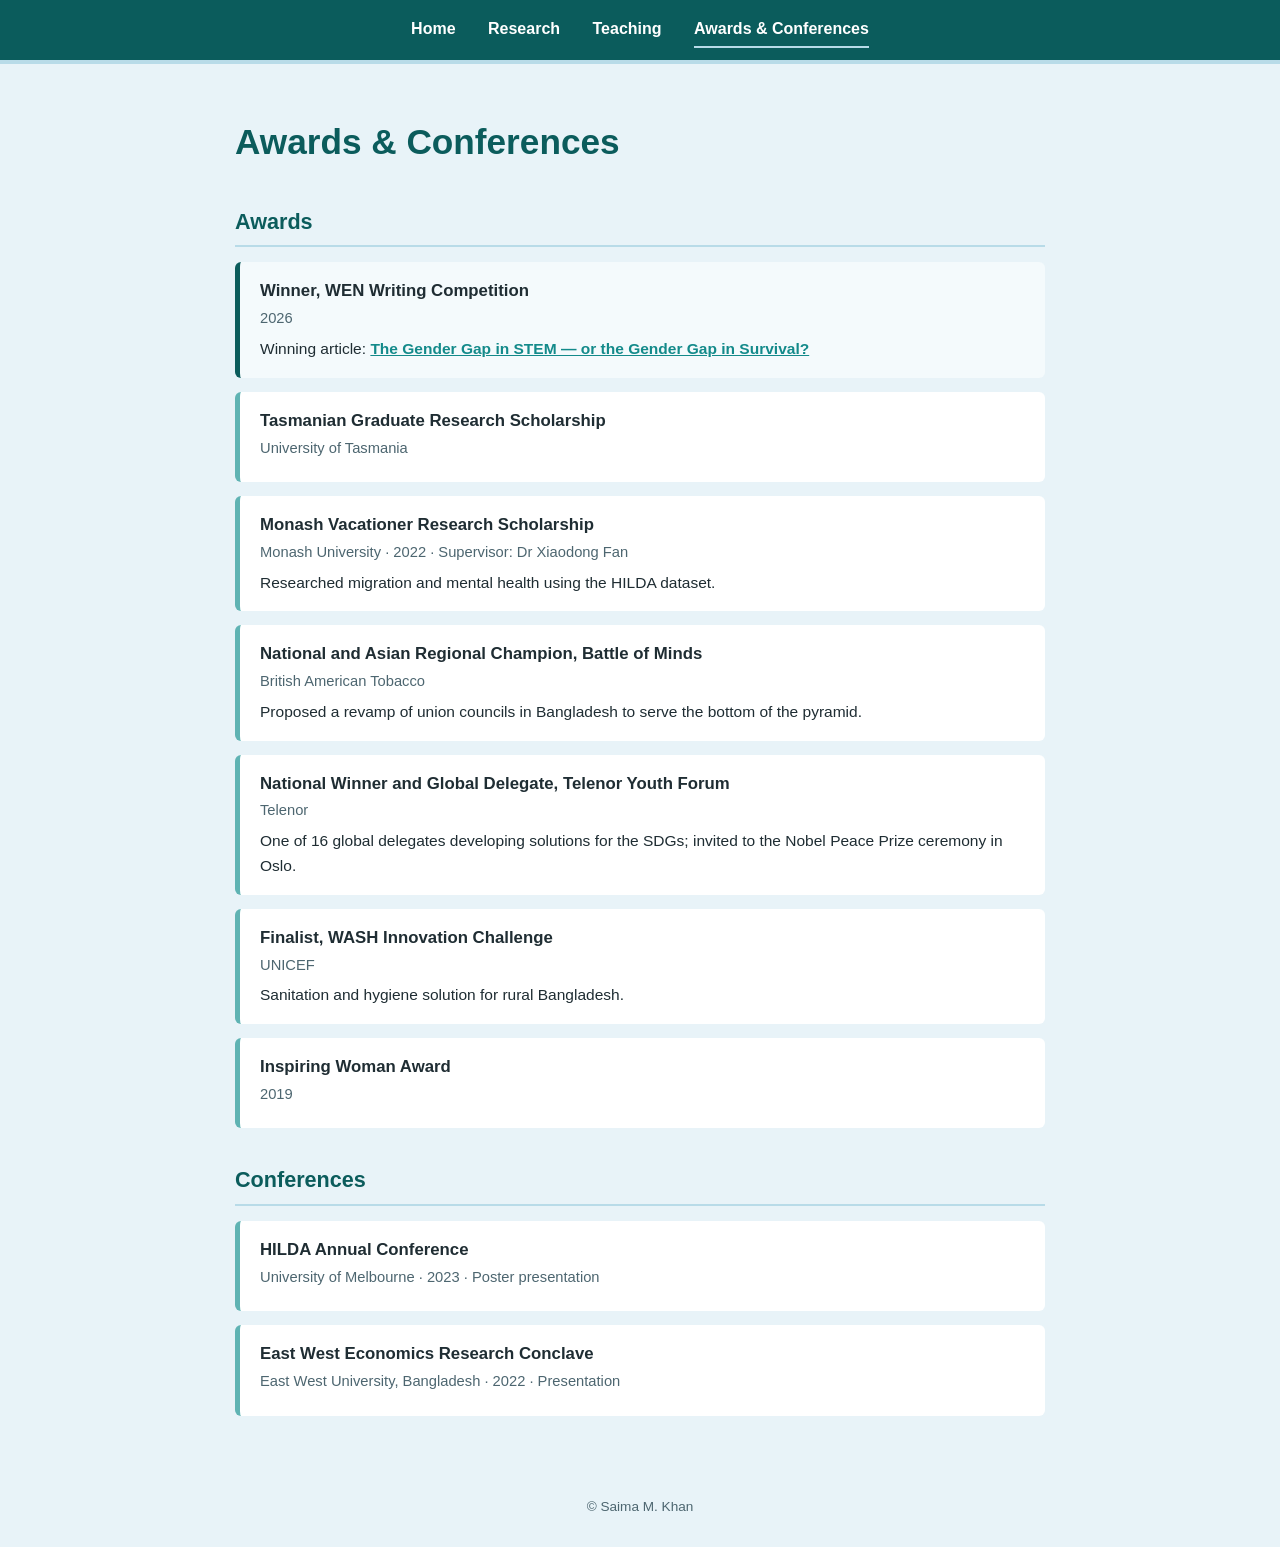
==== awards.html @ a469e648 "Create awards.html" ====
<!DOCTYPE html>
<html lang="en">
<head>
  <meta charset="UTF-8">
  <meta name="viewport" content="width=device-width, initial-scale=1">
  <title>Awards &amp; Conferences | Saima M. Khan</title>
  <link rel="stylesheet" href="style.css">
</head>
<body>
<nav>
  <a href="index.html">Home</a>
  <a href="research.html">Research</a>
  <a href="teaching.html">Teaching</a>
  <a href="awards.html" class="active">Awards &amp; Conferences</a>
</nav>

<main class="page">
  <h1>Awards &amp; Conferences</h1>

  <h2>Awards</h2>
  <div class="item highlight">
    <h3>Winner, WEN Writing Competition</h3>
    <p class="meta">2026</p>
    <p>Winning article: <a href="wen%20writing%20competition_SaimaKhan.pdf" target="_blank">The Gender Gap in STEM — or the Gender Gap in Survival?</a></p>
  </div>
  <div class="item">
    <h3>Tasmanian Graduate Research Scholarship</h3>
    <p class="meta">University of Tasmania</p>
  </div>
  <div class="item">
    <h3>Monash Vacationer Research Scholarship</h3>
    <p class="meta">Monash University · 2022 · Supervisor: Dr Xiaodong Fan</p>
    <p>Researched migration and mental health using the HILDA dataset.</p>
  </div>
  <div class="item">
    <h3>National and Asian Regional Champion, Battle of Minds</h3>
    <p class="meta">British American Tobacco</p>
    <p>Proposed a revamp of union councils in Bangladesh to serve the bottom of the pyramid.</p>
  </div>
  <div class="item">
    <h3>National Winner and Global Delegate, Telenor Youth Forum</h3>
    <p class="meta">Telenor</p>
    <p>One of 16 global delegates developing solutions for the SDGs; invited to the Nobel Peace Prize ceremony in Oslo.</p>
  </div>
  <div class="item">
    <h3>Finalist, WASH Innovation Challenge</h3>
    <p class="meta">UNICEF</p>
    <p>Sanitation and hygiene solution for rural Bangladesh.</p>
  </div>
  <div class="item">
    <h3>Inspiring Woman Award</h3>
    <p class="meta">2019</p>
  </div>

  <h2>Conferences</h2>
  <div class="item">
    <h3>HILDA Annual Conference</h3>
    <p class="meta">University of Melbourne · 2023 · Poster presentation</p>
  </div>
  <div class="item">
    <h3>East West Economics Research Conclave</h3>
    <p class="meta">East West University, Bangladesh · 2022 · Presentation</p>
  </div>
</main>

<footer>© Saima M. Khan</footer>
</body>
</html>
---- style.css ----
/* Shared styles for every page — teal and powder blue */
:root {
  --teal-dark: #0b5c5c;
  --teal: #138a8a;
  --teal-light: #5fb3b3;
  --powder: #b8dbe8;
  --powder-light: #e8f3f8;
  --text: #1f2d33;
  --muted: #4d6670;
  --card: #ffffff;
}

* { box-sizing: border-box; margin: 0; padding: 0; }

body {
  font-family: Arial, Helvetica, sans-serif;
  background: var(--powder-light);
  color: var(--text);
  line-height: 1.6;
}

/* Navigation bar */
nav {
  background-color: var(--teal-dark);
  padding: 12px 16px;
  text-align: center;
  position: sticky;
  top: 0;
  z-index: 100;
  border-bottom: 4px solid var(--powder);
}
nav a {
  color: #fff;
  text-decoration: none;
  margin: 0 14px;
  font-weight: bold;
  display: inline-block;
  padding: 4px 0;
}
nav a:hover { color: var(--powder); }
nav a.active { border-bottom: 2px solid var(--powder); }

a { color: var(--teal); }

/* Home page */
.home-container {
  display: flex;
  flex-wrap: wrap;
  max-width: 1000px;
  margin: 60px auto;
  min-height: 70vh;
  align-items: center;
}
.home-container .photo {
  flex: 1 1 320px;
  display: flex;
  justify-content: center;
  padding: 20px;
}
.home-container .photo img {
  width: 300px;
  height: 300px;
  max-width: 100%;
  object-fit: cover;
  border-radius: 12px;
  border: 6px solid var(--powder);
}
.home-container .about {
  flex: 1 1 380px;
  padding: 30px 40px;
}
.about h1 { font-size: 2.5em; margin-bottom: 20px; color: var(--teal-dark); }
.about p { margin-bottom: 15px; font-size: 1.1em; }

a.link {
  display: inline-block;
  color: #fff;
  background: var(--teal);
  text-decoration: none;
  font-weight: bold;
  padding: 8px 16px;
  border-radius: 20px;
  margin: 6px 10px 0 0;
}
a.link:hover { background: var(--teal-dark); }

/* Inner pages */
.page {
  max-width: 850px;
  margin: 50px auto;
  padding: 0 20px;
}
.page h1 {
  font-size: 2.2em;
  color: var(--teal-dark);
  margin-bottom: 30px;
}
.page h2 {
  font-size: 1.35em;
  color: var(--teal-dark);
  margin: 35px 0 15px;
  padding-bottom: 6px;
  border-bottom: 2px solid var(--powder);
}
.item {
  background: var(--card);
  border-left: 5px solid var(--teal-light);
  border-radius: 6px;
  padding: 16px 20px;
  margin-bottom: 14px;
}
.item h3 { font-size: 1.05em; margin-bottom: 2px; }
.item .meta { color: var(--muted); font-size: 0.92em; margin-bottom: 6px; }
.item p { font-size: 0.97em; }
.item a { font-weight: bold; }
.item.highlight { border-left-color: var(--teal-dark); background: #f4fafc; }

footer {
  text-align: center;
  color: var(--muted);
  font-size: 0.85em;
  padding: 30px 16px;
}

/* Phones */
@media (max-width: 700px) {
  nav a { margin: 0 8px; }
  .home-container { margin: 30px auto; }
  .home-container .about { text-align: center; padding: 20px; }
  .about h1 { font-size: 2em; }
  .page h1 { font-size: 1.8em; }
}
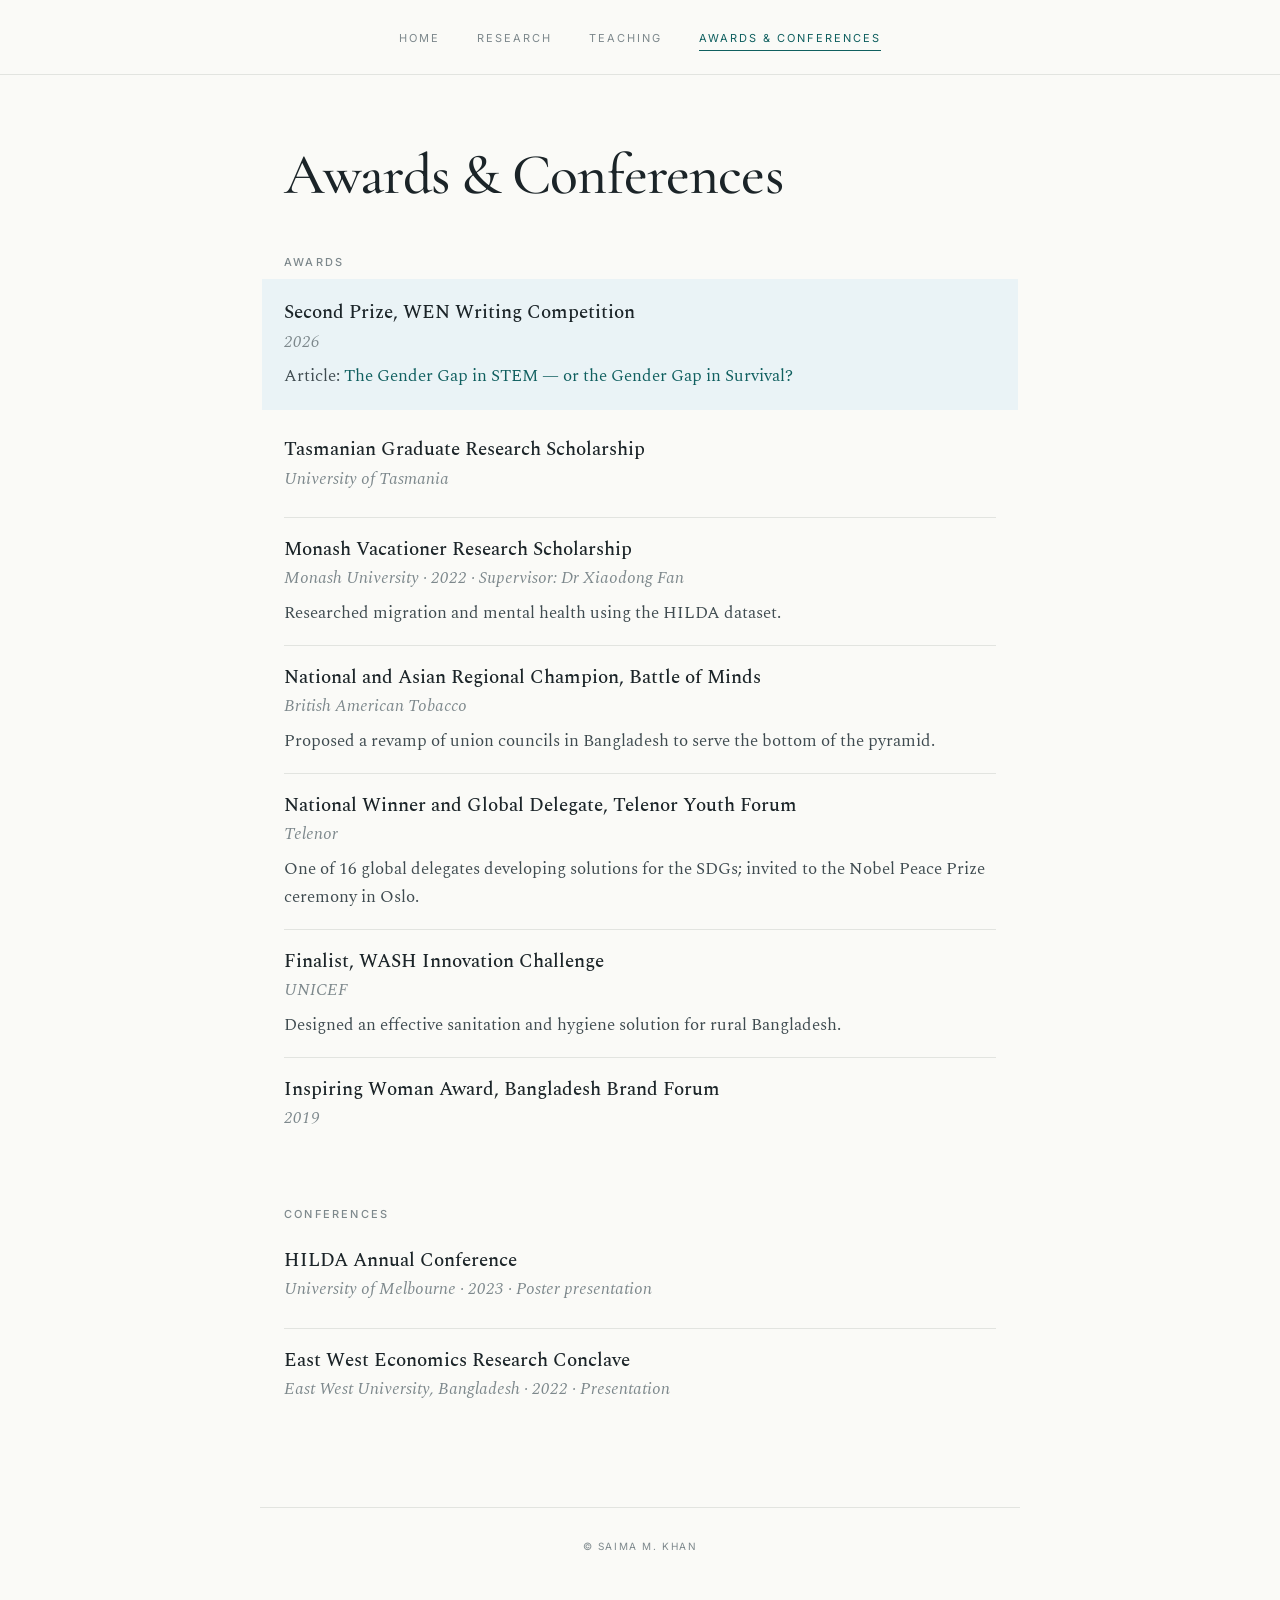
==== commit 5172180d: "Update awards.html" ====
--- a/awards.html
+++ b/awards.html
@@ -19,9 +19,9 @@
 
   <h2>Awards</h2>
   <div class="item highlight">
-    <h3>Winner, WEN Writing Competition</h3>
+    <h3>Second Prize, WEN Writing Competition</h3>
     <p class="meta">2026</p>
-    <p>Winning article: <a href="wen%20writing%20competition_SaimaKhan.pdf" target="_blank">The Gender Gap in STEM — or the Gender Gap in Survival?</a></p>
+    <p>Article: <a href="wen%20writing%20competition_SaimaKhan.pdf" target="_blank">The Gender Gap in STEM — or the Gender Gap in Survival?</a></p>
   </div>
   <div class="item">
     <h3>Tasmanian Graduate Research Scholarship</h3>
@@ -45,10 +45,10 @@
   <div class="item">
     <h3>Finalist, WASH Innovation Challenge</h3>
     <p class="meta">UNICEF</p>
-    <p>Sanitation and hygiene solution for rural Bangladesh.</p>
+    <p>Designed an effective sanitation and hygiene solution for rural Bangladesh.</p>
   </div>
   <div class="item">
-    <h3>Inspiring Woman Award</h3>
+    <h3>Inspiring Woman Award, Bangladesh Brand Forum</h3>
     <p class="meta">2019</p>
   </div>
 
--- a/style.css
+++ b/style.css
@@ -1,132 +1,178 @@
-/* Shared styles for every page — teal and powder blue */
+/* Elegant serif style, shared by every page */
+
+/* Fonts (loaded from Google Fonts) */
+@import url('https://fonts.googleapis.com/css2?family=Cormorant+Garamond:ital,wght@0,500;0,600;1,400;1,500&family=Spectral:ital,wght@0,400;0,500;1,400&family=Inter:wght@400;500&display=swap');
+
+/* Colours: change these to restyle the whole site */
 :root {
-  --teal-dark: #0b5c5c;
-  --teal: #138a8a;
-  --teal-light: #5fb3b3;
-  --powder: #b8dbe8;
-  --powder-light: #e8f3f8;
-  --text: #1f2d33;
-  --muted: #4d6670;
-  --card: #ffffff;
+  --bg: #fafaf7;          /* page background (warm off-white) */
+  --tint: #eaf3f6;        /* powder blue, used for the highlighted award */
+  --ink: #1b2428;         /* main text */
+  --ink-soft: #3f4b50;    /* secondary text */
+  --ink-muted: #7d888c;   /* dates, labels, menu */
+  --rule: #e2e4e0;        /* thin grey dividing lines */
+  --accent: #0f5f5f;      /* teal */
+
+  --display: 'Cormorant Garamond', Georgia, serif;   /* big headings */
+  --serif: 'Spectral', Georgia, serif;               /* body text */
+  --sans: 'Inter', Arial, sans-serif;                /* small labels */
 }
 
 * { box-sizing: border-box; margin: 0; padding: 0; }
 
 body {
-  font-family: Arial, Helvetica, sans-serif;
-  background: var(--powder-light);
-  color: var(--text);
-  line-height: 1.6;
+  font-family: var(--serif);
+  background: var(--bg);
+  color: var(--ink);
+  font-size: 18px;
+  line-height: 1.65;
+  -webkit-font-smoothing: antialiased;
 }
+
+a { color: var(--accent); text-decoration: none; border-bottom: 1px solid transparent; }
+a:hover { border-bottom-color: var(--accent); }
 
 /* Navigation bar */
 nav {
-  background-color: var(--teal-dark);
-  padding: 12px 16px;
+  background: var(--bg);
+  border-bottom: 1px solid var(--rule);
+  padding: 22px 16px;
   text-align: center;
   position: sticky;
   top: 0;
   z-index: 100;
-  border-bottom: 4px solid var(--powder);
 }
 nav a {
-  color: #fff;
-  text-decoration: none;
-  margin: 0 14px;
-  font-weight: bold;
+  font-family: var(--sans);
+  font-size: 11px;
+  letter-spacing: 0.18em;
+  text-transform: uppercase;
+  color: var(--ink-muted);
+  margin: 0 16px;
+  padding-bottom: 3px;
   display: inline-block;
-  padding: 4px 0;
 }
-nav a:hover { color: var(--powder); }
-nav a.active { border-bottom: 2px solid var(--powder); }
+nav a:hover { color: var(--accent); border-bottom-color: transparent; }
+nav a.active { color: var(--accent); border-bottom: 1px solid var(--accent); }
 
-a { color: var(--teal); }
-
-/* Home page */
+/* Home page: photo centred, text below */
 .home-container {
-  display: flex;
-  flex-wrap: wrap;
-  max-width: 1000px;
-  margin: 60px auto;
-  min-height: 70vh;
-  align-items: center;
-}
-.home-container .photo {
-  flex: 1 1 320px;
-  display: flex;
-  justify-content: center;
-  padding: 20px;
+  max-width: 680px;
+  margin: 70px auto;
+  padding: 0 24px;
+  text-align: center;
 }
 .home-container .photo img {
-  width: 300px;
+  width: 240px;
   height: 300px;
   max-width: 100%;
   object-fit: cover;
-  border-radius: 12px;
-  border: 6px solid var(--powder);
+  display: block;
+  margin: 0 auto 38px;
 }
-.home-container .about {
-  flex: 1 1 380px;
-  padding: 30px 40px;
+.about h1 {
+  font-family: var(--display);
+  font-weight: 500;
+  font-size: 4em;
+  line-height: 1;
+  letter-spacing: -0.02em;
+  margin-bottom: 14px;
 }
-.about h1 { font-size: 2.5em; margin-bottom: 20px; color: var(--teal-dark); }
-.about p { margin-bottom: 15px; font-size: 1.1em; }
+.about .tagline {
+  font-family: var(--display);
+  font-style: italic;
+  font-size: 1.45em;
+  color: var(--accent);
+  margin-bottom: 28px;
+}
+.about p { margin-bottom: 16px; color: var(--ink-soft); }
 
+.links { margin-top: 30px; }
 a.link {
   display: inline-block;
-  color: #fff;
-  background: var(--teal);
-  text-decoration: none;
-  font-weight: bold;
-  padding: 8px 16px;
-  border-radius: 20px;
-  margin: 6px 10px 0 0;
+  font-family: var(--sans);
+  font-size: 11px;
+  letter-spacing: 0.18em;
+  text-transform: uppercase;
+  color: var(--ink-soft);
+  border-bottom: 1px solid var(--ink-muted);
+  padding-bottom: 2px;
+  margin: 8px 12px 0;
 }
-a.link:hover { background: var(--teal-dark); }
+a.link:hover { color: var(--accent); border-bottom-color: var(--accent); }
 
 /* Inner pages */
 .page {
-  max-width: 850px;
-  margin: 50px auto;
-  padding: 0 20px;
+  max-width: 760px;
+  margin: 70px auto;
+  padding: 0 24px;
 }
 .page h1 {
-  font-size: 2.2em;
-  color: var(--teal-dark);
+  font-family: var(--display);
+  font-weight: 500;
+  font-size: 3.2em;
+  line-height: 1.05;
+  letter-spacing: -0.015em;
   margin-bottom: 30px;
 }
 .page h2 {
-  font-size: 1.35em;
-  color: var(--teal-dark);
-  margin: 35px 0 15px;
-  padding-bottom: 6px;
-  border-bottom: 2px solid var(--powder);
+  font-family: var(--sans);
+  font-weight: 500;
+  font-size: 11px;
+  letter-spacing: 0.2em;
+  text-transform: uppercase;
+  color: var(--ink-muted);
+  margin: 48px 0 6px;
 }
+
+/* Each entry: no box, just a thin line between entries */
 .item {
-  background: var(--card);
-  border-left: 5px solid var(--teal-light);
-  border-radius: 6px;
-  padding: 16px 20px;
-  margin-bottom: 14px;
+  padding: 18px 0;
+  border-top: 1px solid var(--rule);
 }
-.item h3 { font-size: 1.05em; margin-bottom: 2px; }
-.item .meta { color: var(--muted); font-size: 0.92em; margin-bottom: 6px; }
-.item p { font-size: 0.97em; }
-.item a { font-weight: bold; }
-.item.highlight { border-left-color: var(--teal-dark); background: #f4fafc; }
+.page h2 + .item { border-top: none; }
+.item h3 {
+  font-family: var(--serif);
+  font-weight: 500;
+  font-size: 1.05em;
+  line-height: 1.45;
+}
+.item .meta {
+  font-style: italic;
+  color: var(--ink-muted);
+  font-size: 0.92em;
+  margin: 2px 0 6px;
+}
+.item p { font-size: 0.95em; color: var(--ink-soft); }
+.item.highlight {
+  background: var(--tint);
+  border-top: none;
+  padding: 20px 22px;
+  margin: 8px -22px;
+}
+.item.highlight + .item { border-top: none; }
 
 footer {
+  max-width: 760px;
+  margin: 80px auto 0;
+  padding: 30px 24px 50px;
+  border-top: 1px solid var(--rule);
   text-align: center;
-  color: var(--muted);
-  font-size: 0.85em;
-  padding: 30px 16px;
+  font-family: var(--sans);
+  font-size: 10px;
+  letter-spacing: 0.16em;
+  text-transform: uppercase;
+  color: var(--ink-muted);
 }
 
 /* Phones */
-@media (max-width: 700px) {
-  nav a { margin: 0 8px; }
-  .home-container { margin: 30px auto; }
-  .home-container .about { text-align: center; padding: 20px; }
-  .about h1 { font-size: 2em; }
-  .page h1 { font-size: 1.8em; }
+@media (max-width: 640px) {
+  body { font-size: 17px; }
+  nav { padding: 16px 10px; }
+  nav a { margin: 4px 9px; }
+  .home-container, .page { margin: 44px auto; }
+  .home-container .photo img { width: 200px; height: 250px; }
+  .about h1 { font-size: 3em; }
+  .page h1 { font-size: 2.5em; }
+  .item.highlight { margin: 8px 0; padding: 18px; }
 }
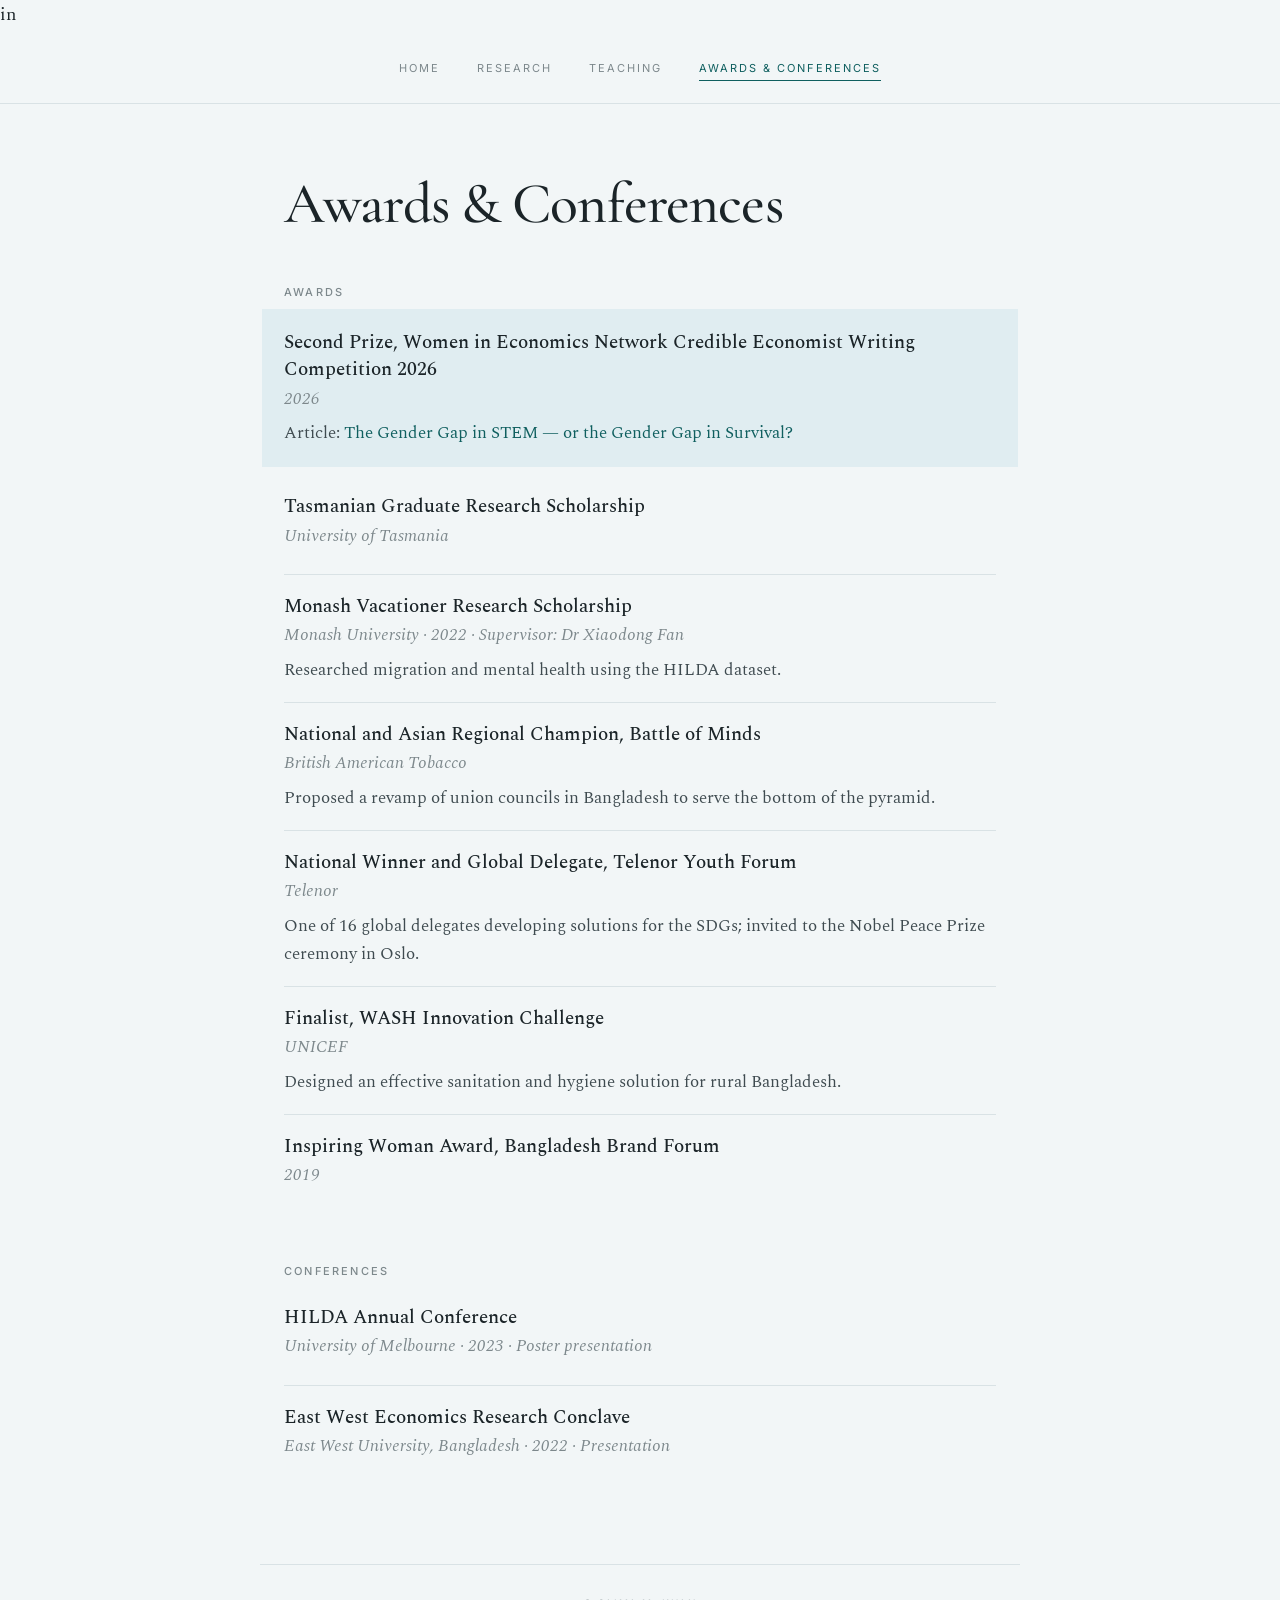
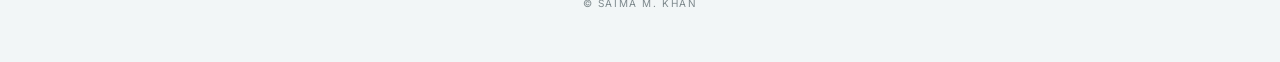
==== commit 062e70bb: "Update awards.html" ====
--- a/awards.html
+++ b/awards.html
@@ -1,4 +1,4 @@
-<!DOCTYPE html>
+in <!DOCTYPE html>
 <html lang="en">
 <head>
   <meta charset="UTF-8">
@@ -19,7 +19,7 @@
 
   <h2>Awards</h2>
   <div class="item highlight">
-    <h3>Second Prize, WEN Writing Competition</h3>
+    <h3>Second Prize, Women in Economics Network Credible Economist Writing Competition 2026</h3>
     <p class="meta">2026</p>
     <p>Article: <a href="wen%20writing%20competition_SaimaKhan.pdf" target="_blank">The Gender Gap in STEM — or the Gender Gap in Survival?</a></p>
   </div>
--- a/style.css
+++ b/style.css
@@ -5,12 +5,12 @@
 
 /* Colours: change these to restyle the whole site */
 :root {
-  --bg: #fafaf7;          /* page background (warm off-white) */
-  --tint: #eaf3f6;        /* powder blue, used for the highlighted award */
+  --bg: #f2f6f7;          /* page background (soft misty blue-grey) */
+  --tint: #e0edf1;        /* powder blue, used for the highlighted award */
   --ink: #1b2428;         /* main text */
   --ink-soft: #3f4b50;    /* secondary text */
   --ink-muted: #7d888c;   /* dates, labels, menu */
-  --rule: #e2e4e0;        /* thin grey dividing lines */
+  --rule: #d9e2e5;        /* thin dividing lines */
   --accent: #0f5f5f;      /* teal */
 
   --display: 'Cormorant Garamond', Georgia, serif;   /* big headings */
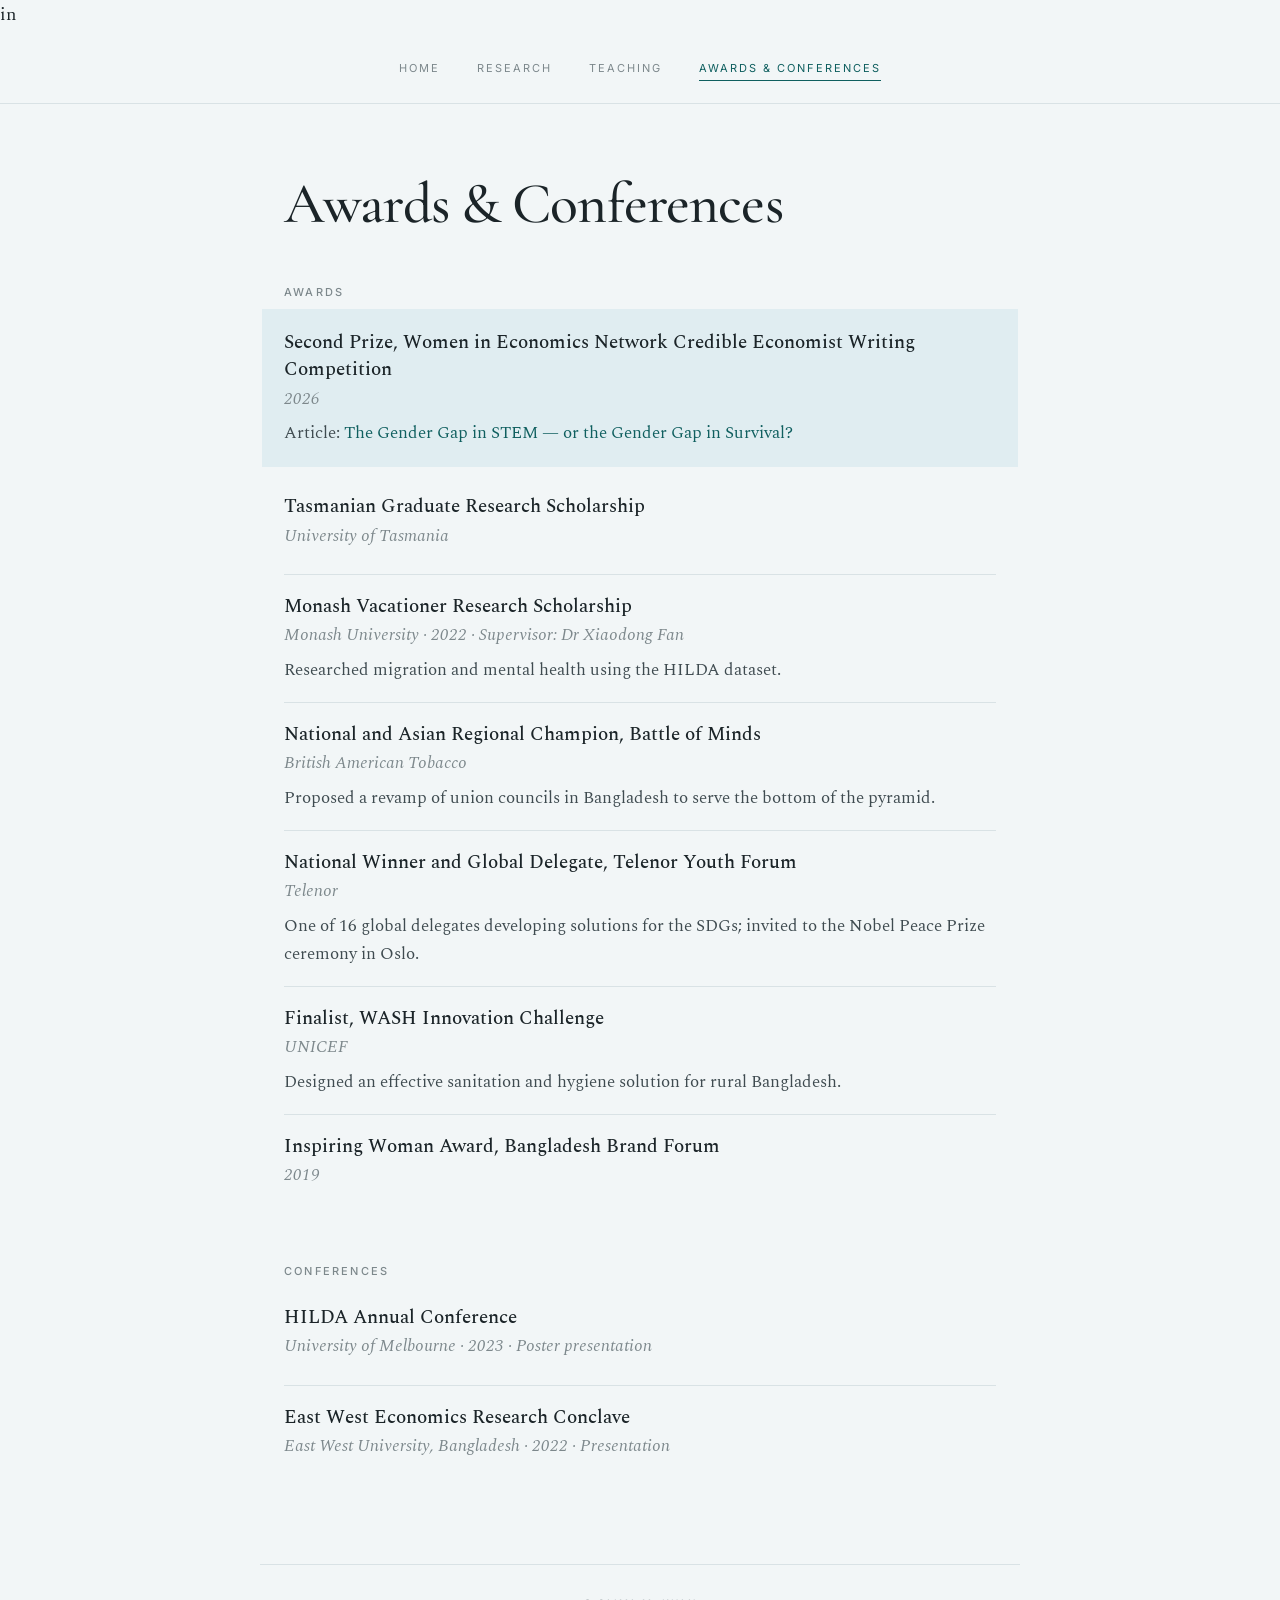
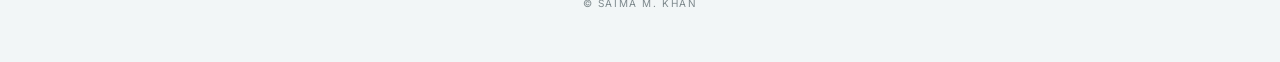
==== commit c421025a: "Update awards.html" ====
--- a/awards.html
+++ b/awards.html
@@ -19,7 +19,7 @@
 
   <h2>Awards</h2>
   <div class="item highlight">
-    <h3>Second Prize, Women in Economics Network Credible Economist Writing Competition 2026</h3>
+    <h3>Second Prize, Women in Economics Network Credible Economist Writing Competition</h3>
     <p class="meta">2026</p>
     <p>Article: <a href="wen%20writing%20competition_SaimaKhan.pdf" target="_blank">The Gender Gap in STEM — or the Gender Gap in Survival?</a></p>
   </div>
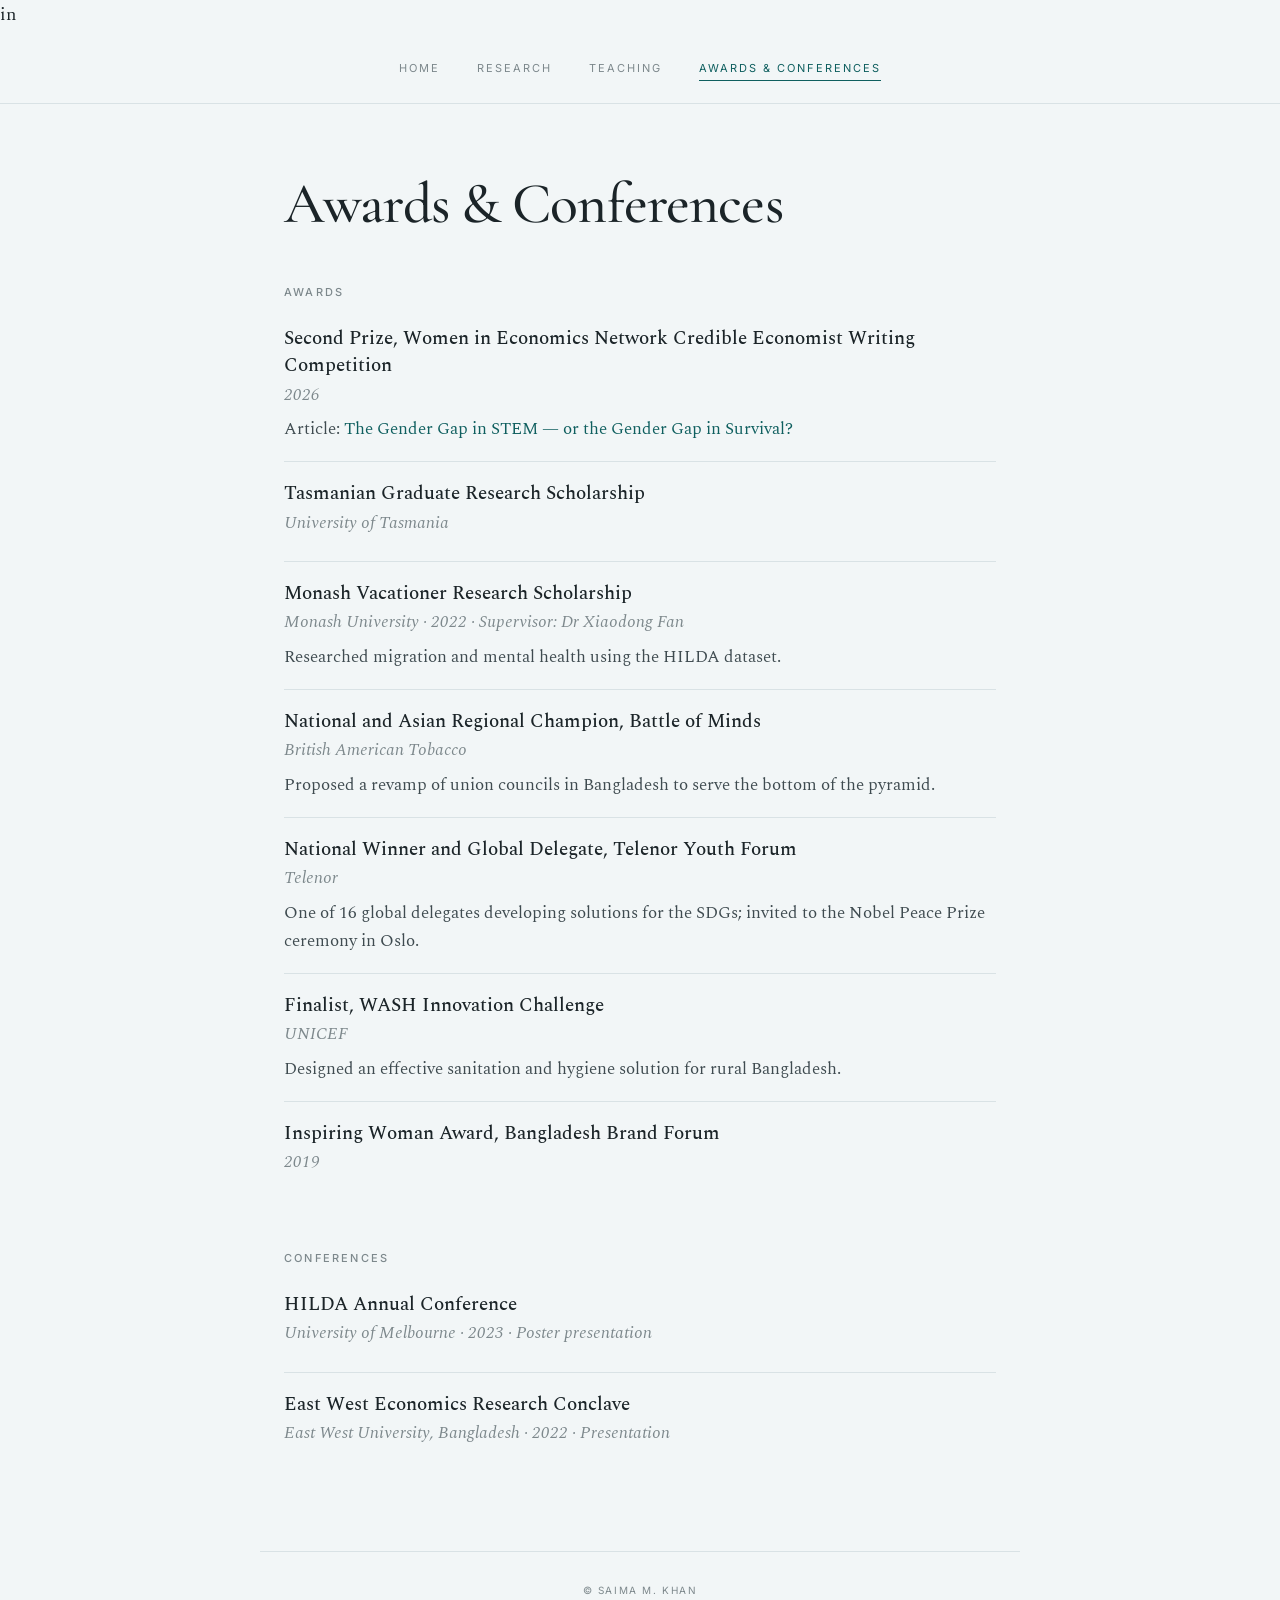
==== commit 04d11044: "Update awards.html" ====
--- a/awards.html
+++ b/awards.html
@@ -18,7 +18,7 @@
   <h1>Awards &amp; Conferences</h1>
 
   <h2>Awards</h2>
-  <div class="item highlight">
+  <div class="item">
     <h3>Second Prize, Women in Economics Network Credible Economist Writing Competition</h3>
     <p class="meta">2026</p>
     <p>Article: <a href="wen%20writing%20competition_SaimaKhan.pdf" target="_blank">The Gender Gap in STEM — or the Gender Gap in Survival?</a></p>
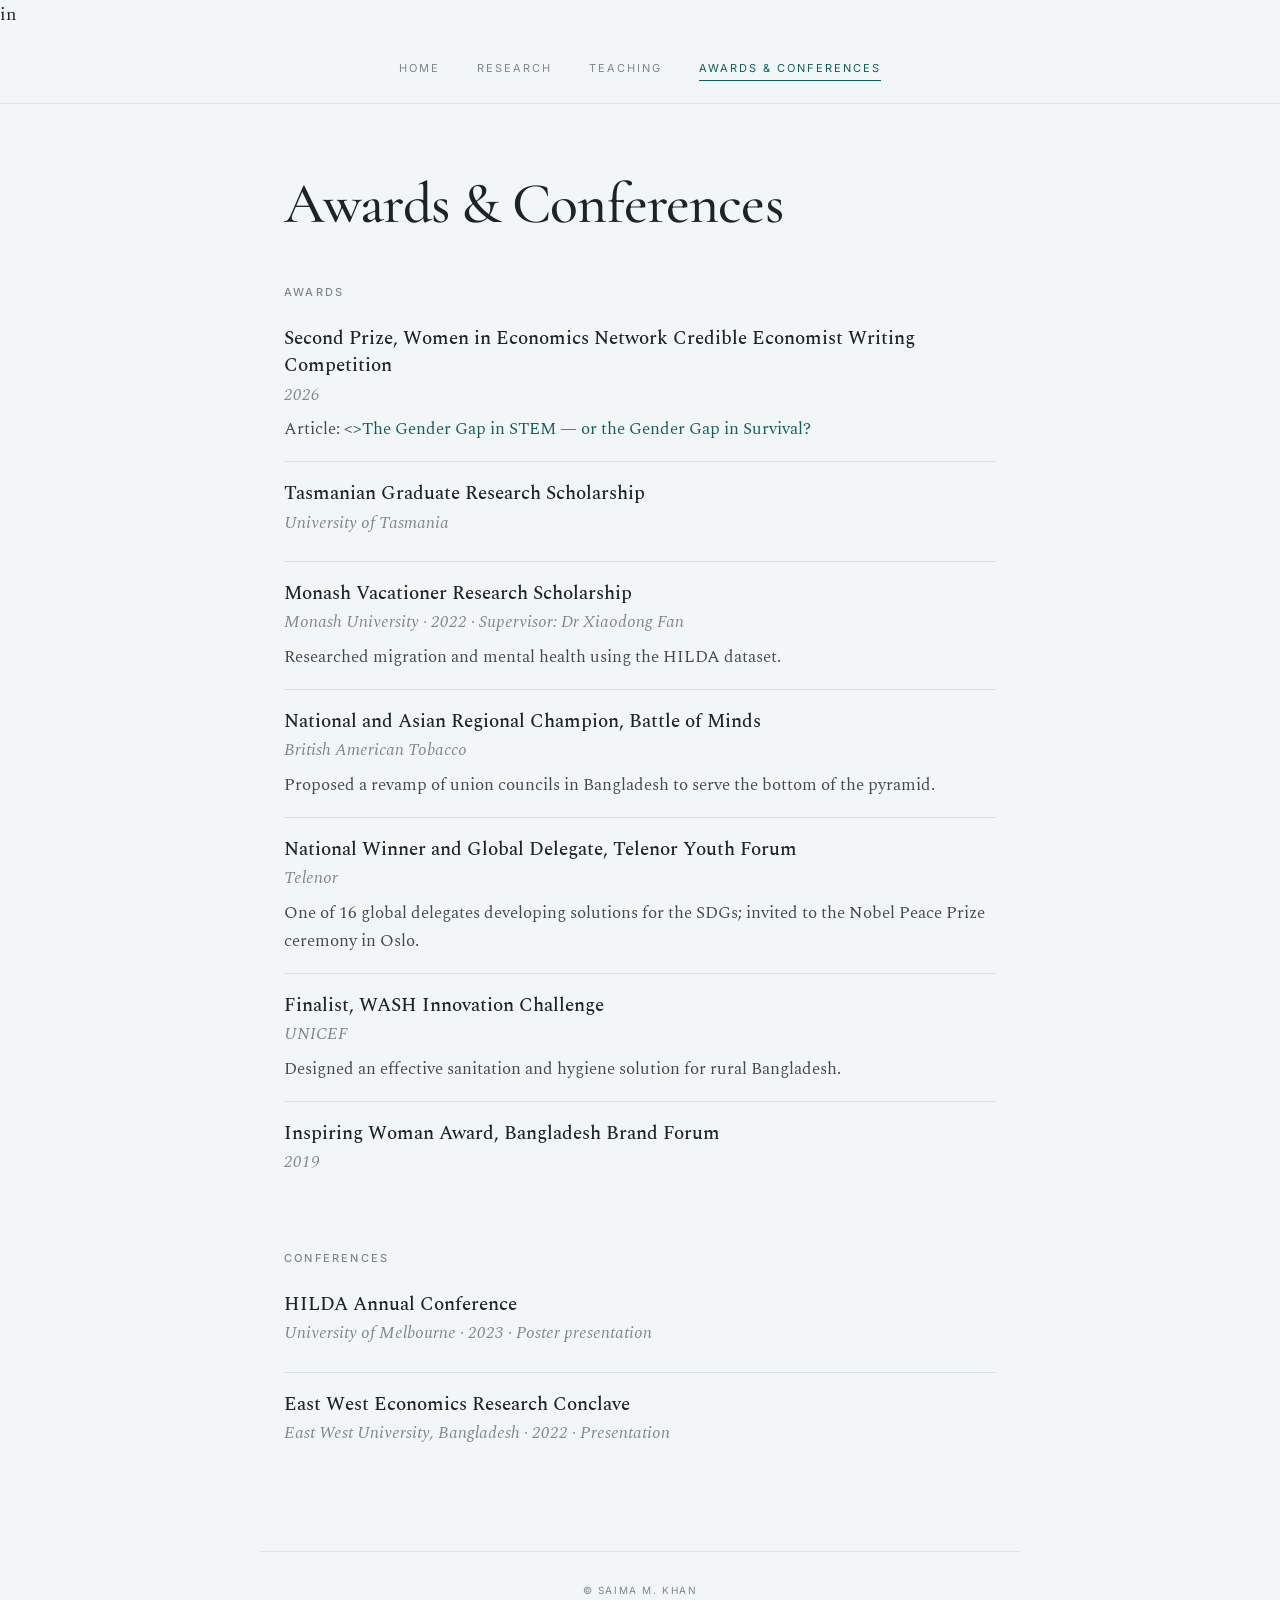
==== commit 90af8813: "Update awards.html" ====
--- a/awards.html
+++ b/awards.html
@@ -21,7 +21,7 @@
   <div class="item">
     <h3>Second Prize, Women in Economics Network Credible Economist Writing Competition</h3>
     <p class="meta">2026</p>
-    <p>Article: <a href="wen%20writing%20competition_SaimaKhan.pdf" target="_blank">The Gender Gap in STEM — or the Gender Gap in Survival?</a></p>
+    <p>Article: <<a href="article.html">>The Gender Gap in STEM — or the Gender Gap in Survival?</a></p>
   </div>
   <div class="item">
     <h3>Tasmanian Graduate Research Scholarship</h3>
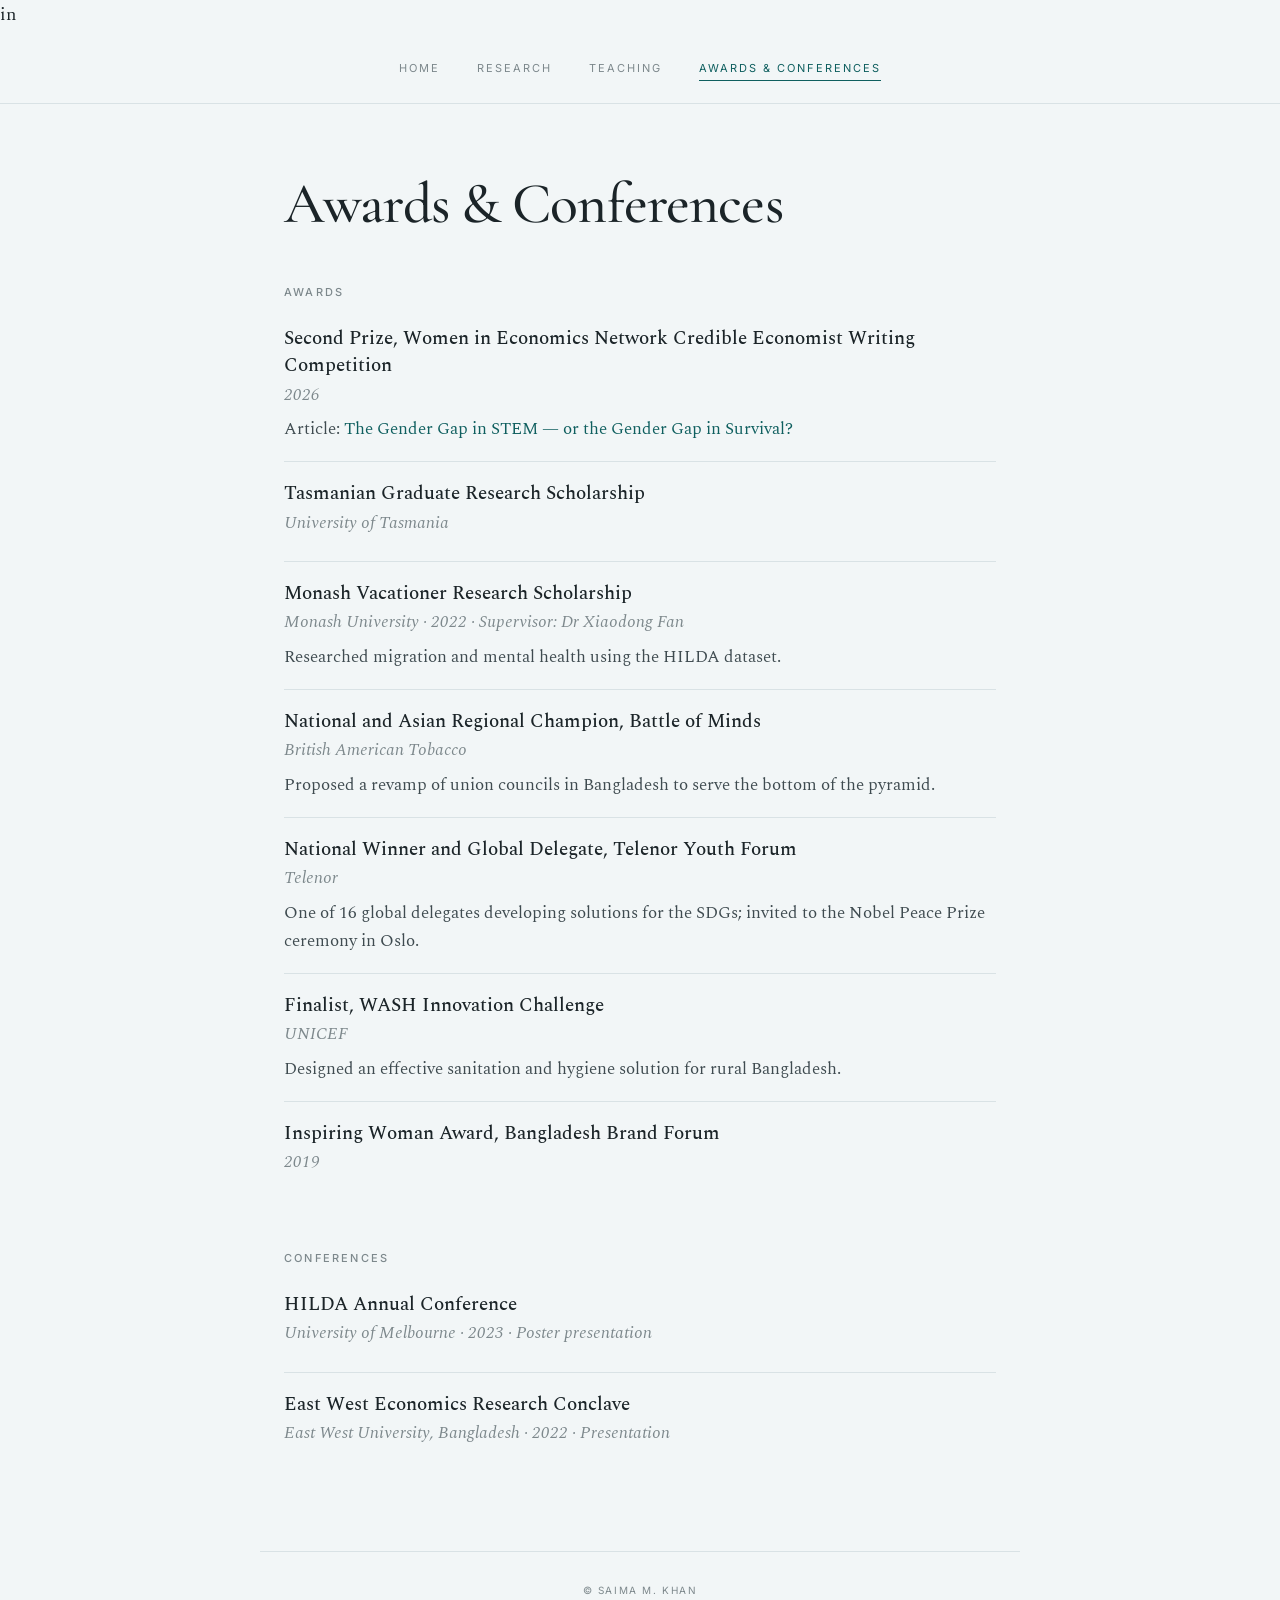
==== commit 19144a60: "Update awards.html" ====
--- a/awards.html
+++ b/awards.html
@@ -21,7 +21,7 @@
   <div class="item">
     <h3>Second Prize, Women in Economics Network Credible Economist Writing Competition</h3>
     <p class="meta">2026</p>
-    <p>Article: <<a href="article.html">>The Gender Gap in STEM — or the Gender Gap in Survival?</a></p>
+    <p>Article: <a href="article.html">The Gender Gap in STEM — or the Gender Gap in Survival?</a></p>
   </div>
   <div class="item">
     <h3>Tasmanian Graduate Research Scholarship</h3>
--- a/style.css
+++ b/style.css
@@ -176,3 +176,28 @@
   .page h1 { font-size: 2.5em; }
   .item.highlight { margin: 8px 0; padding: 18px; }
 }
+
+/* Article and CV pages */
+.byline { font-style: italic; color: var(--ink-muted); margin: -14px 0 36px; }
+.kicker {
+  font-family: var(--sans);
+  font-size: 11px;
+  letter-spacing: 0.16em;
+  text-transform: uppercase;
+  color: var(--accent);
+  margin-bottom: 18px;
+}
+.article { max-width: 680px; }
+.article h1 { font-size: 2.6em; }
+.article > p { margin-bottom: 22px; color: var(--ink-soft); }
+.article blockquote {
+  font-family: var(--display);
+  font-style: italic;
+  font-size: 1.45em;
+  line-height: 1.4;
+  color: var(--accent);
+  margin: 38px 0;
+  padding-left: 24px;
+  border-left: 2px solid var(--accent);
+}
+.back { margin-top: 44px; font-family: var(--sans); font-size: 13px; }
